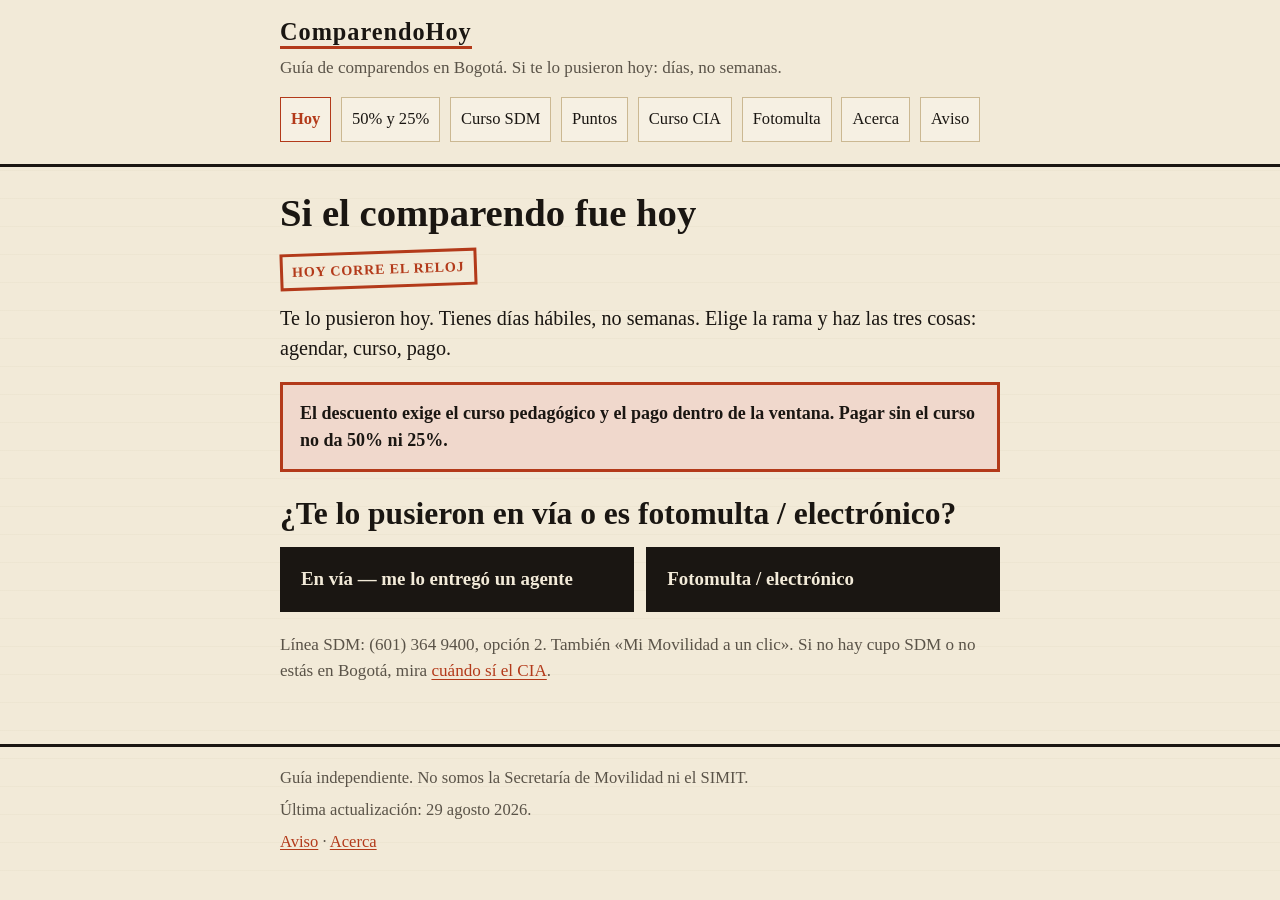
==== index.html @ 6dd75f09 "Ship first ComparendoHoy pages: vía vs fotomulta clocks, SDM course points, CIA, aviso." ====
<!DOCTYPE html>
<html lang="es">
<head>
  <meta charset="utf-8">
  <meta name="viewport" content="width=device-width, initial-scale=1">
  <title>Si el comparendo fue hoy — ComparendoHoy</title>
  <meta name="description" content="Qué hacer el mismo día de un comparendo en Bogotá: vía o fotomulta, curso SDM y pago con descuento.">
  <link rel="stylesheet" href="css/sitio.css">
  <link rel="icon" href="favicon.svg" type="image/svg+xml">
</head>
<body>
  <a class="skip" href="#contenido">Saltar al contenido</a>
  <header class="site-header">
    <div class="wrap">
      <a class="brand" href="index.html">ComparendoHoy</a>
      <p class="tag">Guía de comparendos en Bogotá. Si te lo pusieron hoy: días, no semanas.</p>
      <nav class="nav" aria-label="Secciones">
      <a href="index.html" aria-current="page">Hoy</a>
      <a href="descuento-50-25.html">50% y 25%</a>
      <a href="curso-pedagogico-sdm.html">Curso SDM</a>
      <a href="puntos-curso-sdm.html">Puntos</a>
      <a href="curso-cia-cuando-si.html">Curso CIA</a>
      <a href="fotomulta.html">Fotomulta</a>
      <a href="acerca.html">Acerca</a>
      <a href="aviso.html">Aviso</a>
      </nav>
    </div>
  </header>
  <main id="contenido" class="site-main">
    <div class="wrap">
      <h1>Si el comparendo fue hoy</h1>
      <p class="sello">Hoy corre el reloj</p>
      <p class="lead">Te lo pusieron hoy. Tienes días hábiles, no semanas. Elige la rama y haz las tres cosas: agendar, curso, pago.</p>
      <div class="duro">
        <p>El descuento exige el curso pedagógico y el pago dentro de la ventana. Pagar sin el curso no da 50% ni 25%.</p>
      </div>
      <h2 class="pregunta">¿Te lo pusieron en vía o es fotomulta / electrónico?</h2>
      <noscript>
        <p class="aviso-ns">Sin JavaScript. Ve directo al <a href="#rama-via">reloj en vía</a> o al <a href="#rama-foto">reloj de fotomulta</a>.</p>
      </noscript>
      <div class="ramas">
        <button type="button" class="rama-btn" id="btn-via" aria-pressed="false" aria-controls="rama-via">En vía — me lo entregó un agente</button>
        <button type="button" class="rama-btn" id="btn-foto" aria-pressed="false" aria-controls="rama-foto">Fotomulta / electrónico</button>
      </div>

      <section class="rama" id="rama-via" aria-labelledby="tit-via">
        <h2 class="reloj-titulo" id="tit-via">Reloj en vía</h2>
        <p>Un agente te lo impuso. El reloj arranca el día de la imposición. Días hábiles. No cuentan sábados, domingos ni festivos. Ley 769 de 2002, art. 136.</p>
        <div class="tramos">
          <div class="tramo">
            <strong>50%</strong>
            Días hábiles 1 a 5: curso pedagógico y pago.
          </div>
          <div class="tramo segundo">
            <strong>25%</strong>
            Días hábiles 6 a 20: curso pedagógico y pago.
          </div>
          <div class="tramo fuera">
            Después del día 20 hábil esa ventana de descuento se acabó.
          </div>
        </div>
        <h3>Las tres acciones</h3>
        <ol class="pasos">
          <li><a href="curso-pedagogico-sdm.html">Agendar el curso SDM</a>. Es gratis. Sin intermediarios.</li>
          <li><a href="puntos-curso-sdm.html">Hacer el curso</a>. Un curso por cada orden de comparendo. Documento original. RUNT inscrito.</li>
          <li>Pagar. El volante con descuento sale después del curso. Pagar antes, sin el curso, no te deja el 50 ni el 25.</li>
        </ol>
        <div class="btn-fila">
          <a class="btn" href="https://www.movilidadbogota.gov.co/">Agendar en movilidadbogota.gov.co</a>
          <a class="btn btn-sec" href="descuento-50-25.html">Ver plazos y bandas 2026</a>
        </div>
      </section>

      <section class="rama" id="rama-foto" aria-labelledby="tit-foto">
        <h2 class="reloj-titulo" id="tit-foto">Reloj fotomulta / electrónico</h2>
        <p>El reloj no es el de la foto. Es el de la <strong>notificación</strong>. Si aún no te notificaron, esa ventana de 11 días no empezó.</p>
        <div class="tramos">
          <div class="tramo">
            <strong>50%</strong>
            11 días hábiles desde la notificación: curso y pago.
          </div>
          <div class="tramo segundo">
            <strong>25%</strong>
            Días hábiles 12 a 26 desde la notificación: curso y pago.
          </div>
          <div class="tramo fuera">
            Después del día 26 hábil esa ventana se acabó.
          </div>
        </div>
        <h3>Las tres acciones</h3>
        <ol class="pasos">
          <li><a href="curso-pedagogico-sdm.html">Agendar el curso SDM</a>. Es gratis. Sin intermediarios.</li>
          <li><a href="puntos-curso-sdm.html">Hacer el curso</a>. Un curso por cada orden de comparendo.</li>
          <li>Pagar con el volante ya descontado. Curso y pago, los dos, dentro de la ventana.</li>
        </ol>
        <div class="btn-fila">
          <a class="btn" href="fotomulta.html">Notificación, no la foto</a>
          <a class="btn btn-sec" href="https://www.movilidadbogota.gov.co/">Agendar en movilidadbogota.gov.co</a>
        </div>
      </section>

      <p class="nota">Línea SDM: (601) 364 9400, opción 2. También «Mi Movilidad a un clic». Si no hay cupo SDM o no estás en Bogotá, mira <a href="curso-cia-cuando-si.html">cuándo sí el CIA</a>.</p>

    </div>
  </main>
  <footer class="site-footer">
    <div class="wrap">
      <p>Guía independiente. No somos la Secretaría de Movilidad ni el SIMIT.</p>
      <p>Última actualización: 29 agosto 2026.</p>
      <p><a href="aviso.html">Aviso</a> · <a href="acerca.html">Acerca</a></p>
    </div>
  </footer>
  <script src="js/rama.js" defer></script>
</body>
</html>
---- css/sitio.css ----
/* ComparendoHoy — boleta / papel de comparendo. Un acento ámbar-rojo. */
:root {
  --paper: #f2ead8;
  --paper-2: #e7dcc3;
  --ink: #1a1612;
  --muted: #5a5348;
  --rule: #cbb892;
  --stamp: #b33a1a;
  --stamp-soft: #f0d8cc;
  --max: 40rem;
  --tap: 3.35rem;
}

*, *::before, *::after { box-sizing: border-box; }

html {
  font-size: 112.5%;
  scroll-behavior: smooth;
}

body {
  margin: 0;
  color: var(--ink);
  background-color: var(--paper);
  background-image:
    repeating-linear-gradient(
      0deg,
      transparent,
      transparent 27px,
      rgba(120, 96, 56, 0.07) 28px
    );
  font-family: Georgia, "Palatino Linotype", Palatino, "Book Antiqua", "Times New Roman", serif;
  line-height: 1.5;
}

a {
  color: var(--stamp);
  text-underline-offset: 0.15em;
}

a:hover { text-decoration-thickness: 2px; }

a:focus-visible,
button:focus-visible {
  outline: 3px solid var(--stamp);
  outline-offset: 3px;
}

.skip {
  position: absolute;
  left: 0.75rem;
  top: -4rem;
  background: var(--ink);
  color: var(--paper);
  padding: 0.5rem 0.85rem;
  z-index: 20;
}
.skip:focus { top: 0.75rem; }

.wrap {
  width: min(100% - 1.6rem, var(--max));
  margin-inline: auto;
}

.site-header {
  border-bottom: 3px solid var(--ink);
  padding: 1rem 0 0.85rem;
  background: var(--paper);
}

.brand {
  display: inline-block;
  font-weight: 700;
  font-size: 1.35rem;
  letter-spacing: 0.04em;
  color: var(--ink);
  text-decoration: none;
  border-bottom: 3px solid var(--stamp);
  line-height: 1.15;
}

.tag {
  margin: 0.35rem 0 0.75rem;
  color: var(--muted);
  font-size: 0.95rem;
}

.nav {
  display: flex;
  flex-wrap: wrap;
  gap: 0.4rem 0.55rem;
  padding: 0.15rem 0 0.35rem;
}

.nav a {
  display: inline-flex;
  align-items: center;
  min-height: 2.5rem;
  padding: 0.2rem 0.55rem;
  color: var(--ink);
  text-decoration: none;
  border: 1px solid var(--rule);
  background: rgba(255, 255, 255, 0.28);
  font-size: 0.92rem;
}

.nav a[aria-current="page"] {
  border-color: var(--stamp);
  color: var(--stamp);
  font-weight: 700;
}

.site-main {
  padding: 1.35rem 0 2.5rem;
}

h1 {
  font-size: 1.85rem;
  line-height: 1.15;
  margin: 0 0 0.85rem;
  font-weight: 700;
}

h2 {
  font-size: 1.28rem;
  line-height: 1.2;
  margin: 1.6rem 0 0.55rem;
  padding-top: 0.35rem;
  border-top: 1px solid var(--rule);
}

h3 {
  font-size: 1.05rem;
  margin: 1.1rem 0 0.4rem;
}

p { margin: 0 0 0.85rem; }

.lead {
  font-size: 1.12rem;
}

.pregunta {
  font-size: 1.55rem;
  line-height: 1.18;
  margin: 1.1rem 0 0.85rem;
  border-top: 0;
  padding-top: 0;
}

.reloj-titulo {
  border-top: 0;
  padding-top: 0;
}

.duro {
  border: 3px solid var(--stamp);
  background: var(--stamp-soft);
  padding: 0.85rem 0.95rem;
  margin: 1rem 0 1.25rem;
}

.duro p { margin: 0; font-weight: 700; }

.nota {
  color: var(--muted);
  font-size: 0.95rem;
}

.ramas {
  display: grid;
  gap: 0.7rem;
  margin: 0.4rem 0 1.1rem;
}

.rama-btn {
  appearance: none;
  width: 100%;
  min-height: var(--tap);
  padding: 0.85rem 1rem;
  font: inherit;
  font-size: 1.05rem;
  font-weight: 700;
  text-align: left;
  color: var(--paper);
  background: var(--ink);
  border: 3px solid var(--ink);
  cursor: pointer;
}

.rama-btn[aria-pressed="true"] {
  background: var(--stamp);
  border-color: var(--stamp);
}

.rama-btn-ghost {
  background: transparent;
  color: var(--ink);
}

.rama {
  border: 2px dashed var(--ink);
  padding: 0.95rem 0.9rem 1.05rem;
  margin: 0 0 1.15rem;
  background: rgba(255, 255, 255, 0.35);
}

.reloj-titulo {
  margin: 0 0 0.45rem;
  font-size: 1.05rem;
  letter-spacing: 0.03em;
  text-transform: uppercase;
}

.tramos {
  display: grid;
  gap: 0.45rem;
  margin: 0.7rem 0 0.85rem;
}

.tramo {
  padding: 0.55rem 0.7rem;
  border-left: 6px solid var(--stamp);
  background: var(--stamp-soft);
}

.tramo.segundo {
  border-left-color: var(--ink);
  background: var(--paper-2);
}

.tramo.fuera {
  border-left-color: var(--rule);
  background: transparent;
  color: var(--muted);
}

.tramo strong { display: block; }

.pasos {
  list-style: none;
  padding: 0;
  margin: 0.4rem 0 1rem;
  counter-reset: paso;
}

.pasos li {
  counter-increment: paso;
  position: relative;
  padding: 0.7rem 0.7rem 0.7rem 3.1rem;
  margin: 0 0 0.5rem;
  border: 1px solid var(--ink);
  min-height: var(--tap);
}

.pasos li::before {
  content: counter(paso);
  position: absolute;
  left: 0;
  top: 0;
  bottom: 0;
  width: 2.35rem;
  display: flex;
  align-items: center;
  justify-content: center;
  background: var(--ink);
  color: var(--paper);
  font-weight: 700;
}

.btn-fila {
  display: grid;
  gap: 0.55rem;
  margin: 0.85rem 0 1rem;
}

.btn {
  display: flex;
  align-items: center;
  justify-content: center;
  min-height: var(--tap);
  padding: 0.7rem 0.9rem;
  text-align: center;
  text-decoration: none;
  font-weight: 700;
  border: 2px solid var(--stamp);
  background: var(--stamp);
  color: #fff8f3;
}

.btn-sec {
  background: transparent;
  color: var(--stamp);
}

.lista {
  margin: 0 0 1rem;
  padding-left: 1.15rem;
}

.lista li { margin: 0 0 0.4rem; }

.puntos {
  display: grid;
  gap: 0.7rem;
}

.punto {
  border: 1px solid var(--ink);
  padding: 0.85rem 0.9rem;
  background: rgba(255, 255, 255, 0.3);
}

.punto h3 { margin-top: 0; }

.punto a {
  display: inline-flex;
  align-items: center;
  min-height: 2.6rem;
}

.bandas {
  display: grid;
  gap: 0.55rem;
}

.banda {
  display: grid;
  grid-template-columns: 2.2rem 1fr;
  gap: 0.15rem 0.7rem;
  border: 1px solid var(--rule);
  padding: 0.65rem 0.75rem;
  background: rgba(255, 255, 255, 0.32);
}

.banda .letra {
  font-weight: 700;
  font-size: 1.25rem;
  color: var(--stamp);
}

.nums {
  font-variant-numeric: tabular-nums;
  font-family: ui-monospace, "Cascadia Mono", "Segoe UI Mono", Consolas, "Courier New", monospace;
  font-size: 0.92rem;
}

.fuentes {
  font-size: 0.92rem;
}

.fuentes li { margin-bottom: 0.45rem; }

.aviso-ns {
  border: 1px solid var(--ink);
  padding: 0.7rem 0.8rem;
  margin: 0 0 1rem;
}

.site-footer {
  border-top: 3px solid var(--ink);
  padding: 1.1rem 0 2rem;
  font-size: 0.92rem;
  color: var(--muted);
}

.site-footer p { margin: 0 0 0.4rem; }

.sello {
  display: inline-block;
  border: 3px solid var(--stamp);
  color: var(--stamp);
  font-weight: 700;
  letter-spacing: 0.06em;
  text-transform: uppercase;
  font-size: 0.78rem;
  padding: 0.28rem 0.5rem;
  transform: rotate(-2deg);
  margin: 0 0 0.85rem;
}

hr.corte {
  border: 0;
  border-top: 1px dashed var(--ink);
  margin: 1.4rem 0;
}

@media (min-width: 640px) {
  h1 { font-size: 2.15rem; }
  .pregunta { font-size: 1.75rem; }
  .ramas { grid-template-columns: 1fr 1fr; }
}
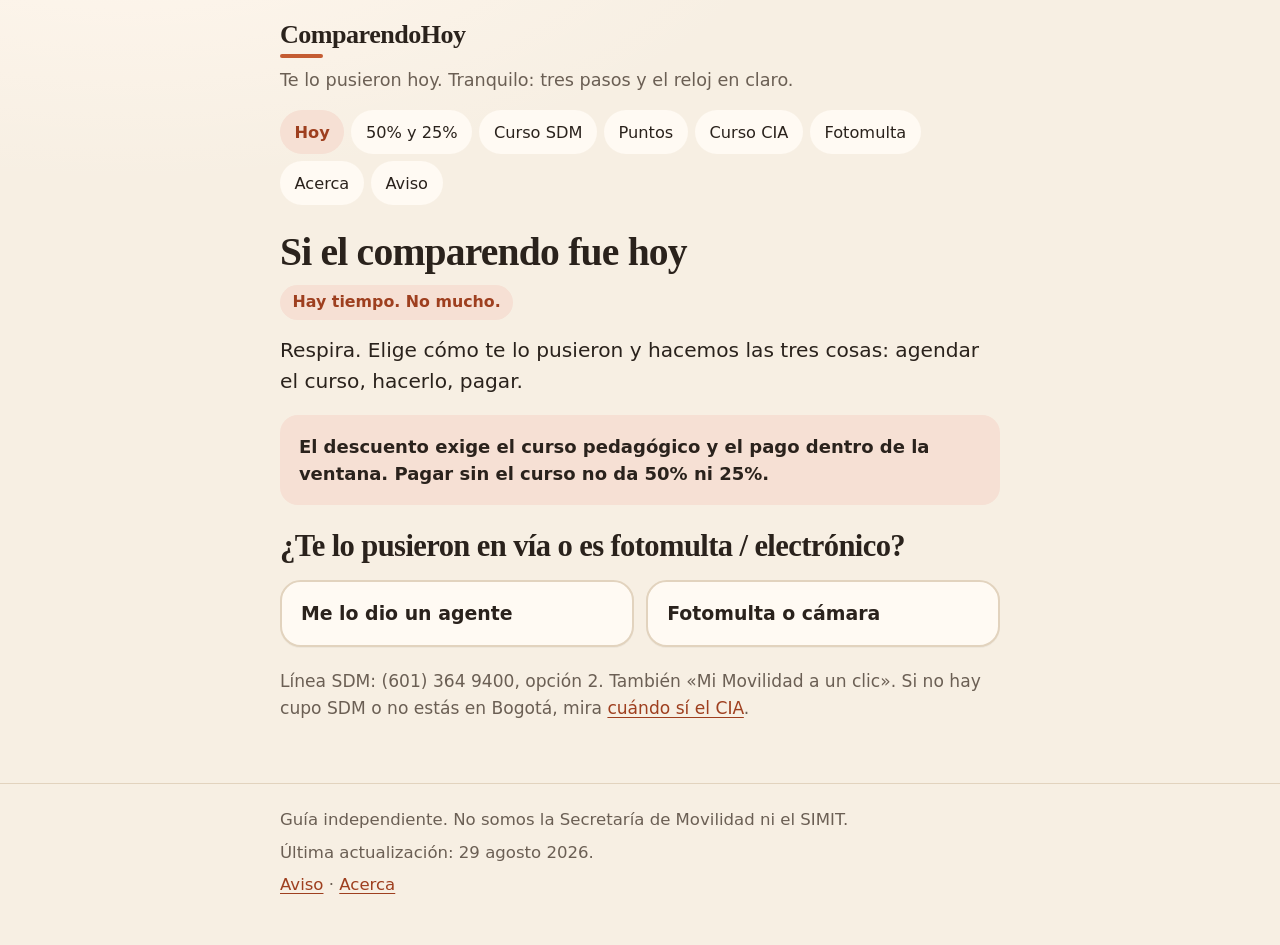
==== commit 8374764f: "Warm the design: paper, rounded steps, friendlier home copy." ====
--- a/index.html
+++ b/index.html
@@ -13,7 +13,7 @@
   <header class="site-header">
     <div class="wrap">
       <a class="brand" href="index.html">ComparendoHoy</a>
-      <p class="tag">Guía de comparendos en Bogotá. Si te lo pusieron hoy: días, no semanas.</p>
+      <p class="tag">Te lo pusieron hoy. Tranquilo: tres pasos y el reloj en claro.</p>
       <nav class="nav" aria-label="Secciones">
       <a href="index.html" aria-current="page">Hoy</a>
       <a href="descuento-50-25.html">50% y 25%</a>
@@ -29,8 +29,8 @@
   <main id="contenido" class="site-main">
     <div class="wrap">
       <h1>Si el comparendo fue hoy</h1>
-      <p class="sello">Hoy corre el reloj</p>
-      <p class="lead">Te lo pusieron hoy. Tienes días hábiles, no semanas. Elige la rama y haz las tres cosas: agendar, curso, pago.</p>
+      <p class="sello">Hay tiempo. No mucho.</p>
+      <p class="lead">Respira. Elige cómo te lo pusieron y hacemos las tres cosas: agendar el curso, hacerlo, pagar.</p>
       <div class="duro">
         <p>El descuento exige el curso pedagógico y el pago dentro de la ventana. Pagar sin el curso no da 50% ni 25%.</p>
       </div>
@@ -39,8 +39,8 @@
         <p class="aviso-ns">Sin JavaScript. Ve directo al <a href="#rama-via">reloj en vía</a> o al <a href="#rama-foto">reloj de fotomulta</a>.</p>
       </noscript>
       <div class="ramas">
-        <button type="button" class="rama-btn" id="btn-via" aria-pressed="false" aria-controls="rama-via">En vía — me lo entregó un agente</button>
-        <button type="button" class="rama-btn" id="btn-foto" aria-pressed="false" aria-controls="rama-foto">Fotomulta / electrónico</button>
+        <button type="button" class="rama-btn" id="btn-via" aria-pressed="false" aria-controls="rama-via">Me lo dio un agente</button>
+        <button type="button" class="rama-btn" id="btn-foto" aria-pressed="false" aria-controls="rama-foto">Fotomulta o cámara</button>
       </div>
 
       <section class="rama" id="rama-via" aria-labelledby="tit-via">
--- a/css/sitio.css
+++ b/css/sitio.css
@@ -1,14 +1,19 @@
-/* ComparendoHoy — boleta / papel de comparendo. Un acento ámbar-rojo. */
+/* ComparendoHoy — recibo de café, no ventanilla. */
 :root {
-  --paper: #f2ead8;
-  --paper-2: #e7dcc3;
-  --ink: #1a1612;
-  --muted: #5a5348;
-  --rule: #cbb892;
-  --stamp: #b33a1a;
-  --stamp-soft: #f0d8cc;
+  --paper: #f7efe3;
+  --paper-2: #efe4d2;
+  --ink: #2a221c;
+  --muted: #6b5f54;
+  --rule: #e2d3be;
+  --stamp: #c45c32;
+  --stamp-deep: #9e3f1f;
+  --stamp-soft: #f6e0d4;
+  --cream: #fffaf3;
   --max: 40rem;
-  --tap: 3.35rem;
+  --tap: 3.4rem;
+  --rad: 1rem;
+  --sans: "Avenir Next", Avenir, "Segoe UI", "Helvetica Neue", ui-sans-serif, system-ui, sans-serif;
+  --serif: "Iowan Old Style", Palatino, Georgia, serif;
 }
 
 *, *::before, *::after { box-sizing: border-box; }
@@ -21,21 +26,16 @@
 body {
   margin: 0;
   color: var(--ink);
-  background-color: var(--paper);
-  background-image:
-    repeating-linear-gradient(
-      0deg,
-      transparent,
-      transparent 27px,
-      rgba(120, 96, 56, 0.07) 28px
-    );
-  font-family: Georgia, "Palatino Linotype", Palatino, "Book Antiqua", "Times New Roman", serif;
-  line-height: 1.5;
+  background:
+    radial-gradient(1200px 500px at 10% -10%, #fff7ee 0%, transparent 55%),
+    var(--paper);
+  font-family: var(--sans);
+  line-height: 1.55;
 }
 
 a {
-  color: var(--stamp);
-  text-underline-offset: 0.15em;
+  color: var(--stamp-deep);
+  text-underline-offset: 0.18em;
 }
 
 a:hover { text-decoration-thickness: 2px; }
@@ -53,84 +53,97 @@
   background: var(--ink);
   color: var(--paper);
   padding: 0.5rem 0.85rem;
+  border-radius: 999px;
   z-index: 20;
 }
 .skip:focus { top: 0.75rem; }
 
 .wrap {
-  width: min(100% - 1.6rem, var(--max));
+  width: min(100% - 1.7rem, var(--max));
   margin-inline: auto;
 }
 
 .site-header {
-  border-bottom: 3px solid var(--ink);
-  padding: 1rem 0 0.85rem;
-  background: var(--paper);
+  padding: 1.15rem 0 0.95rem;
+  background: transparent;
 }
 
 .brand {
   display: inline-block;
+  font-family: var(--serif);
   font-weight: 700;
-  font-size: 1.35rem;
-  letter-spacing: 0.04em;
+  font-size: 1.45rem;
+  letter-spacing: -0.02em;
   color: var(--ink);
   text-decoration: none;
-  border-bottom: 3px solid var(--stamp);
-  line-height: 1.15;
+  line-height: 1.1;
+}
+
+.brand::after {
+  content: "";
+  display: block;
+  width: 2.4rem;
+  height: 4px;
+  margin-top: 0.28rem;
+  background: var(--stamp);
+  border-radius: 99px;
 }
 
 .tag {
-  margin: 0.35rem 0 0.75rem;
+  margin: 0.45rem 0 0.9rem;
   color: var(--muted);
-  font-size: 0.95rem;
+  font-size: 0.98rem;
 }
 
 .nav {
   display: flex;
   flex-wrap: wrap;
-  gap: 0.4rem 0.55rem;
-  padding: 0.15rem 0 0.35rem;
+  gap: 0.4rem;
 }
 
 .nav a {
   display: inline-flex;
   align-items: center;
-  min-height: 2.5rem;
-  padding: 0.2rem 0.55rem;
+  min-height: 2.45rem;
+  padding: 0.2rem 0.75rem;
   color: var(--ink);
   text-decoration: none;
-  border: 1px solid var(--rule);
-  background: rgba(255, 255, 255, 0.28);
-  font-size: 0.92rem;
+  border: 1px solid transparent;
+  background: var(--cream);
+  border-radius: 999px;
+  font-size: 0.9rem;
 }
 
 .nav a[aria-current="page"] {
-  border-color: var(--stamp);
-  color: var(--stamp);
+  background: var(--stamp-soft);
+  color: var(--stamp-deep);
+  font-weight: 650;
+}
+
+.site-main {
+  padding: 0.4rem 0 2.6rem;
+}
+
+h1, h2, h3 {
+  font-family: var(--serif);
   font-weight: 700;
-}
-
-.site-main {
-  padding: 1.35rem 0 2.5rem;
+  letter-spacing: -0.02em;
 }
 
 h1 {
-  font-size: 1.85rem;
+  font-size: 1.95rem;
   line-height: 1.15;
-  margin: 0 0 0.85rem;
-  font-weight: 700;
+  margin: 0 0 0.55rem;
 }
 
 h2 {
   font-size: 1.28rem;
-  line-height: 1.2;
-  margin: 1.6rem 0 0.55rem;
-  padding-top: 0.35rem;
-  border-top: 1px solid var(--rule);
+  line-height: 1.25;
+  margin: 1.55rem 0 0.5rem;
 }
 
 h3 {
-  font-size: 1.05rem;
+  font-size: 1.08rem;
   margin: 1.1rem 0 0.4rem;
 }
 
@@ -138,29 +151,31 @@
 
 .lead {
   font-size: 1.12rem;
+  color: var(--ink);
 }
 
 .pregunta {
-  font-size: 1.55rem;
-  line-height: 1.18;
-  margin: 1.1rem 0 0.85rem;
-  border-top: 0;
-  padding-top: 0;
+  font-size: 1.5rem;
+  line-height: 1.2;
+  margin: 1.25rem 0 0.85rem;
 }
 
 .reloj-titulo {
-  border-top: 0;
-  padding-top: 0;
+  margin: 0 0 0.45rem;
+  font-size: 1.2rem;
+  letter-spacing: -0.01em;
+  text-transform: none;
 }
 
 .duro {
-  border: 3px solid var(--stamp);
+  border: 0;
   background: var(--stamp-soft);
-  padding: 0.85rem 0.95rem;
-  margin: 1rem 0 1.25rem;
-}
-
-.duro p { margin: 0; font-weight: 700; }
+  padding: 0.95rem 1.05rem;
+  margin: 1rem 0 1.2rem;
+  border-radius: var(--rad);
+}
+
+.duro p { margin: 0; font-weight: 650; }
 
 .nota {
   color: var(--muted);
@@ -170,27 +185,30 @@
 .ramas {
   display: grid;
   gap: 0.7rem;
-  margin: 0.4rem 0 1.1rem;
+  margin: 0.35rem 0 1.15rem;
 }
 
 .rama-btn {
   appearance: none;
   width: 100%;
   min-height: var(--tap);
-  padding: 0.85rem 1rem;
+  padding: 0.95rem 1.05rem;
   font: inherit;
   font-size: 1.05rem;
-  font-weight: 700;
+  font-weight: 650;
   text-align: left;
-  color: var(--paper);
-  background: var(--ink);
-  border: 3px solid var(--ink);
+  color: var(--ink);
+  background: var(--cream);
+  border: 2px solid var(--rule);
+  border-radius: 1.15rem;
   cursor: pointer;
+  box-shadow: 0 1px 0 rgba(42, 34, 28, 0.04);
 }
 
 .rama-btn[aria-pressed="true"] {
   background: var(--stamp);
   border-color: var(--stamp);
+  color: #fff8f3;
 }
 
 .rama-btn-ghost {
@@ -199,29 +217,24 @@
 }
 
 .rama {
-  border: 2px dashed var(--ink);
-  padding: 0.95rem 0.9rem 1.05rem;
+  border: 0;
+  padding: 1.05rem 1.05rem 1.15rem;
   margin: 0 0 1.15rem;
-  background: rgba(255, 255, 255, 0.35);
-}
-
-.reloj-titulo {
-  margin: 0 0 0.45rem;
-  font-size: 1.05rem;
-  letter-spacing: 0.03em;
-  text-transform: uppercase;
+  background: var(--cream);
+  border-radius: 1.2rem;
 }
 
 .tramos {
   display: grid;
-  gap: 0.45rem;
-  margin: 0.7rem 0 0.85rem;
+  gap: 0.5rem;
+  margin: 0.7rem 0 0.9rem;
 }
 
 .tramo {
-  padding: 0.55rem 0.7rem;
-  border-left: 6px solid var(--stamp);
+  padding: 0.7rem 0.85rem;
+  border-left: 5px solid var(--stamp);
   background: var(--stamp-soft);
+  border-radius: 0 0.75rem 0.75rem 0;
 }
 
 .tramo.segundo {
@@ -235,7 +248,7 @@
   color: var(--muted);
 }
 
-.tramo strong { display: block; }
+.tramo strong { display: block; font-family: var(--serif); font-size: 1.15rem; }
 
 .pasos {
   list-style: none;
@@ -247,31 +260,36 @@
 .pasos li {
   counter-increment: paso;
   position: relative;
-  padding: 0.7rem 0.7rem 0.7rem 3.1rem;
-  margin: 0 0 0.5rem;
-  border: 1px solid var(--ink);
+  padding: 0.8rem 0.9rem 0.8rem 3.2rem;
+  margin: 0 0 0.55rem;
+  border: 0;
+  background: var(--paper);
+  border-radius: 0.9rem;
   min-height: var(--tap);
 }
 
 .pasos li::before {
   content: counter(paso);
   position: absolute;
-  left: 0;
-  top: 0;
-  bottom: 0;
-  width: 2.35rem;
+  left: 0.55rem;
+  top: 50%;
+  transform: translateY(-50%);
+  width: 2rem;
+  height: 2rem;
   display: flex;
   align-items: center;
   justify-content: center;
-  background: var(--ink);
-  color: var(--paper);
+  background: var(--stamp-soft);
+  color: var(--stamp-deep);
   font-weight: 700;
+  font-family: var(--serif);
+  border-radius: 50%;
 }
 
 .btn-fila {
   display: grid;
   gap: 0.55rem;
-  margin: 0.85rem 0 1rem;
+  margin: 0.85rem 0 0.4rem;
 }
 
 .btn {
@@ -279,18 +297,19 @@
   align-items: center;
   justify-content: center;
   min-height: var(--tap);
-  padding: 0.7rem 0.9rem;
+  padding: 0.7rem 1rem;
   text-align: center;
   text-decoration: none;
-  font-weight: 700;
+  font-weight: 650;
   border: 2px solid var(--stamp);
   background: var(--stamp);
   color: #fff8f3;
+  border-radius: 999px;
 }
 
 .btn-sec {
   background: transparent;
-  color: var(--stamp);
+  color: var(--stamp-deep);
 }
 
 .lista {
@@ -306,9 +325,10 @@
 }
 
 .punto {
-  border: 1px solid var(--ink);
-  padding: 0.85rem 0.9rem;
-  background: rgba(255, 255, 255, 0.3);
+  border: 0;
+  padding: 0.95rem 1rem;
+  background: var(--cream);
+  border-radius: 1.05rem;
 }
 
 .punto h3 { margin-top: 0; }
@@ -328,14 +348,16 @@
   display: grid;
   grid-template-columns: 2.2rem 1fr;
   gap: 0.15rem 0.7rem;
-  border: 1px solid var(--rule);
-  padding: 0.65rem 0.75rem;
-  background: rgba(255, 255, 255, 0.32);
+  border: 0;
+  padding: 0.75rem 0.85rem;
+  background: var(--cream);
+  border-radius: 0.9rem;
 }
 
 .banda .letra {
+  font-family: var(--serif);
   font-weight: 700;
-  font-size: 1.25rem;
+  font-size: 1.3rem;
   color: var(--stamp);
 }
 
@@ -352,14 +374,15 @@
 .fuentes li { margin-bottom: 0.45rem; }
 
 .aviso-ns {
-  border: 1px solid var(--ink);
-  padding: 0.7rem 0.8rem;
+  background: var(--cream);
+  padding: 0.75rem 0.9rem;
   margin: 0 0 1rem;
+  border-radius: 0.85rem;
 }
 
 .site-footer {
-  border-top: 3px solid var(--ink);
-  padding: 1.1rem 0 2rem;
+  border-top: 1px solid var(--rule);
+  padding: 1.25rem 0 2.2rem;
   font-size: 0.92rem;
   color: var(--muted);
 }
@@ -368,25 +391,27 @@
 
 .sello {
   display: inline-block;
-  border: 3px solid var(--stamp);
-  color: var(--stamp);
-  font-weight: 700;
-  letter-spacing: 0.06em;
-  text-transform: uppercase;
-  font-size: 0.78rem;
-  padding: 0.28rem 0.5rem;
-  transform: rotate(-2deg);
+  border: 0;
+  color: var(--stamp-deep);
+  background: var(--stamp-soft);
+  font-weight: 650;
+  letter-spacing: 0;
+  text-transform: none;
+  font-size: 0.88rem;
+  padding: 0.28rem 0.7rem;
+  border-radius: 999px;
+  transform: none;
   margin: 0 0 0.85rem;
 }
 
 hr.corte {
   border: 0;
-  border-top: 1px dashed var(--ink);
+  border-top: 1px dashed var(--rule);
   margin: 1.4rem 0;
 }
 
 @media (min-width: 640px) {
-  h1 { font-size: 2.15rem; }
-  .pregunta { font-size: 1.75rem; }
+  h1 { font-size: 2.2rem; }
+  .pregunta { font-size: 1.7rem; }
   .ramas { grid-template-columns: 1fr 1fr; }
 }
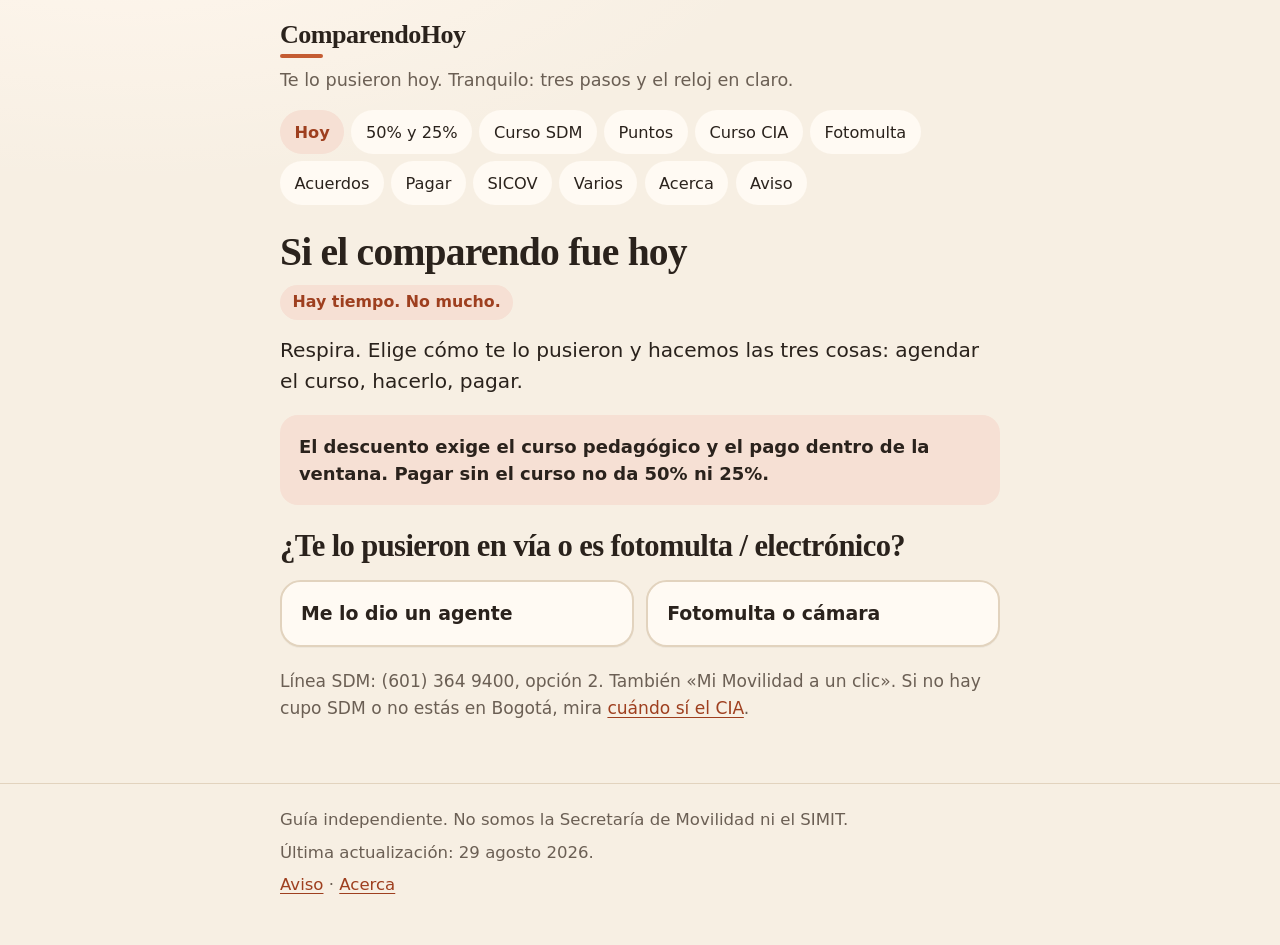
==== commit ca967c6e: "Add acuerdos, consultar/pagar, SICOV, and varios comparendos." ====
--- a/index.html
+++ b/index.html
@@ -21,6 +21,10 @@
       <a href="puntos-curso-sdm.html">Puntos</a>
       <a href="curso-cia-cuando-si.html">Curso CIA</a>
       <a href="fotomulta.html">Fotomulta</a>
+      <a href="acuerdos-de-pago.html">Acuerdos</a>
+      <a href="consultar-y-pagar.html">Pagar</a>
+      <a href="sicov.html">SICOV</a>
+      <a href="varios-comparendos.html">Varios</a>
       <a href="acerca.html">Acerca</a>
       <a href="aviso.html">Aviso</a>
       </nav>
